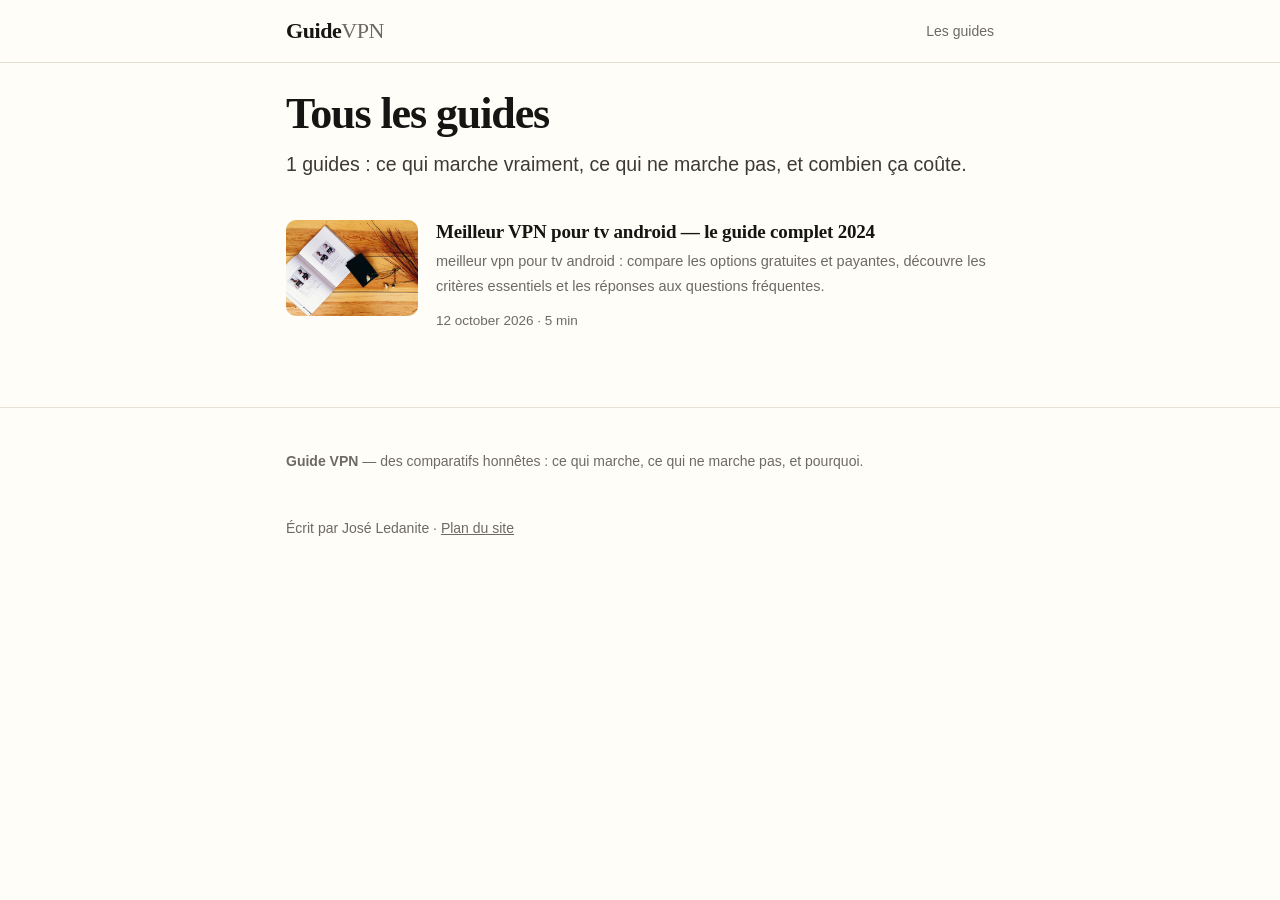
==== publication-static/guides/index.html @ 72d02d1d "Retrait des articles sans intention d'achat + page 404 de repli" ====
<!doctype html><html lang="fr"><head><meta charset="utf-8">
<meta name="viewport" content="width=device-width,initial-scale=1">
<title>Tous les guides VPN — Guide VPN</title>
<meta name="description" content="La liste complète des guides VPN : installation, streaming, sport en ligne, prix réels et pièges à éviter.">
<link rel="manifest" href="/manifeste.json">
<meta name="theme-color" content="#fffdf8">
<meta name="mobile-web-app-capable" content="yes">
<link rel="apple-touch-icon" href="/icone-apple-180.png">
<link rel="icon" type="image/png" href="/icone-192.png">
<style>:root{
  --ink:#161513; --muted:#6d6a63; --line:#e7e1d5; --bg:#fffdf8; --card:#ffffff;
  --accent:#d9a900; --accent-soft:#fff4cc;
}
*{box-sizing:border-box}
html{-webkit-text-size-adjust:100%}
body{margin:0;background:var(--bg);color:var(--ink);
  font:17px/1.68 -apple-system,BlinkMacSystemFont,"Segoe UI",Roboto,"Helvetica Neue",Arial,sans-serif}
img{max-width:100%;display:block}
a{color:var(--ink)}
.wrap{max-width:748px;margin:0 auto;padding:0 20px}

/* ── en-tête ───────────────────────────────────────────── */
header.site{position:sticky;top:0;z-index:10;background:rgba(255,253,248,.92);
  backdrop-filter:blur(10px);border-bottom:1px solid var(--line)}
header.site .wrap{display:flex;align-items:center;justify-content:space-between;height:62px}
.marque{font-family:Georgia,"Times New Roman",serif;font-size:22px;font-weight:700;
  letter-spacing:-.02em;text-decoration:none}
.marque span{color:var(--muted);font-weight:400}
header.site nav a{color:var(--muted);text-decoration:none;font-size:14px;margin-left:20px}
header.site nav a:hover{color:var(--ink)}

/* ── une du blog ───────────────────────────────────────── */
.une{display:block;text-decoration:none;margin:34px 0 10px}
.une .visuel{position:relative;border-radius:14px;overflow:hidden;background:#efe9dc;aspect-ratio:16/9}
.une .visuel img{width:100%;height:100%;object-fit:cover}
.etiquette{display:inline-block;background:var(--accent-soft);color:#6b5200;font-size:12px;
  font-weight:700;letter-spacing:.08em;text-transform:uppercase;padding:6px 10px;border-radius:999px}
.une h2{font-family:Georgia,"Times New Roman",serif;font-size:clamp(26px,6vw,38px);line-height:1.15;
  letter-spacing:-.02em;margin:14px 0 8px}
.une p{color:var(--muted);margin:0 0 10px}
.meta{font-size:13.5px;color:var(--muted)}
.meta b{color:var(--ink);font-weight:600}

/* ── liste des articles ────────────────────────────────── */
.titre-section{display:flex;align-items:center;gap:14px;margin:42px 0 6px}
.titre-section h2{font-family:Georgia,serif;font-size:15px;letter-spacing:.12em;text-transform:uppercase;
  color:var(--muted);font-weight:700;margin:0;white-space:nowrap}
.titre-section i{flex:1;height:1px;background:var(--line)}
.liste{display:flex;flex-direction:column}
.carte{display:flex;gap:18px;padding:22px 0;border-bottom:1px solid var(--line);text-decoration:none}
.carte:last-child{border-bottom:0}
.carte .vignette{flex:0 0 132px;height:96px;border-radius:10px;overflow:hidden;background:#efe9dc}
.carte .vignette img{width:100%;height:100%;object-fit:cover}
.carte h3{font-family:Georgia,serif;font-size:19px;line-height:1.25;margin:0 0 6px;letter-spacing:-.01em}
.carte p{color:var(--muted);font-size:14.5px;margin:0 0 8px;display:-webkit-box;
  -webkit-line-clamp:2;-webkit-box-orient:vertical;overflow:hidden}
.carte:hover h3{text-decoration:underline;text-underline-offset:3px}

/* ── article ───────────────────────────────────────────── */
.fil{font-size:13px;color:var(--muted);margin:22px 0 0}
.fil a{color:var(--muted);text-decoration:none}
.article h1{font-family:Georgia,"Times New Roman",serif;font-size:clamp(29px,7vw,44px);
  line-height:1.12;letter-spacing:-.025em;margin:14px 0 12px}
.article .chapeau{font-size:19.5px;line-height:1.5;color:#3d3a35;margin:0 0 18px}
.article .entete-meta{display:flex;align-items:center;gap:10px;padding:14px 0;border-top:1px solid var(--line);
  border-bottom:1px solid var(--line);margin-bottom:26px}
.article .entete-meta img{width:34px;height:34px;border-radius:50%;object-fit:cover}
.article .entete-meta span{font-size:13.5px;color:var(--muted)}
.article .hero{border-radius:14px;overflow:hidden;margin:0 0 30px;background:#efe9dc}
.article .hero img{width:100%;height:auto}
.article h2{font-family:Georgia,serif;font-size:26px;line-height:1.25;letter-spacing:-.015em;margin:38px 0 12px}
.article h3{font-size:19px;margin:26px 0 8px}
.article p{margin:0 0 18px}
.article ul,.article ol{margin:0 0 20px;padding-left:22px}
.article li{margin:0 0 9px}
.article a.lien-affilie,.article a{color:#8a6b00;text-decoration:underline;text-underline-offset:2px}
.article .divulgation{background:#f6f2e6;border-left:3px solid var(--accent);padding:14px 16px;
  font-size:14px;color:#4a463d;border-radius:0 8px 8px 0;margin:0 0 24px}
.article blockquote{margin:26px 0;padding:4px 0 4px 20px;border-left:3px solid var(--line);
  font-family:Georgia,serif;font-size:20px;color:#3d3a35}
.article table{width:100%;border-collapse:collapse;margin:0 0 22px;font-size:15px}
.article th,.article td{text-align:left;padding:9px 10px;border-bottom:1px solid var(--line)}

/* ── encart auteur / partage ───────────────────────────── */
.encart{display:flex;gap:16px;align-items:flex-start;background:var(--card);border:1px solid var(--line);
  border-radius:14px;padding:20px;margin:40px 0 26px}
.encart img{width:56px;height:56px;border-radius:50%;object-fit:cover;flex:0 0 auto}
.encart b{display:block;font-size:15px}
.encart p{font-size:14.5px;color:var(--muted);margin:4px 0 0}
.partage{display:flex;align-items:center;gap:10px;flex-wrap:wrap;padding:18px 0;border-top:1px solid var(--line)}
.partage span{font-size:13px;color:var(--muted);margin-right:4px}
.partage a,.partage button{font-size:13.5px;text-decoration:none;color:var(--ink);border:1px solid var(--line);
  background:var(--card);padding:8px 13px;border-radius:999px;cursor:pointer;font-family:inherit}
.partage a:hover,.partage button:hover{border-color:var(--ink)}

/* ── pied ──────────────────────────────────────────────── */
footer.pied{margin-top:50px;border-top:1px solid var(--line);padding:28px 0 42px;
  font-size:14px;color:var(--muted)}
footer.pied .wrap{display:flex;justify-content:space-between;gap:16px;flex-wrap:wrap}
footer.pied a{color:var(--muted)}

@media (max-width:520px){
  .carte{gap:14px}
  .carte .vignette{flex-basis:96px;height:80px}
  .carte h3{font-size:17px}
  .carte p{display:none}
}
</style></head><body>
<header class="site"><div class="wrap">
<a class="marque" href="/">Guide<span>VPN</span></a>
<nav><a href="/guides/">Les guides</a></nav>
</div></header>
<main class="wrap"><div class="article" style="margin-top:26px"><h1>Tous les guides</h1><p class="chapeau">1 guides : ce qui marche vraiment, ce qui ne marche pas, et combien ça coûte.</p></div><div class="liste"><a class="carte" href="/guides/meilleur-vpn-pour-tv-android-le-guide-complet-2024/"><div class="vignette"><img src="/img/p5.jpg" alt="" loading="lazy" width="264" height="192"></div><div><h3>Meilleur VPN pour tv android — le guide complet 2024</h3><p>meilleur vpn pour tv android : compare les options gratuites et payantes, découvre les critères essentiels et les réponses aux questions fréquentes.</p><span class="meta">12 october 2026 · 5 min</span></div></a></div></main>
<footer class="pied"><div class="wrap">
<p><b>Guide VPN</b> — des comparatifs honnêtes : ce qui marche, ce qui ne marche pas, et pourquoi.</p>
<p>Écrit par José Ledanite · <a href="/sitemap.xml">Plan du site</a></p>
</div></footer>
</body></html>
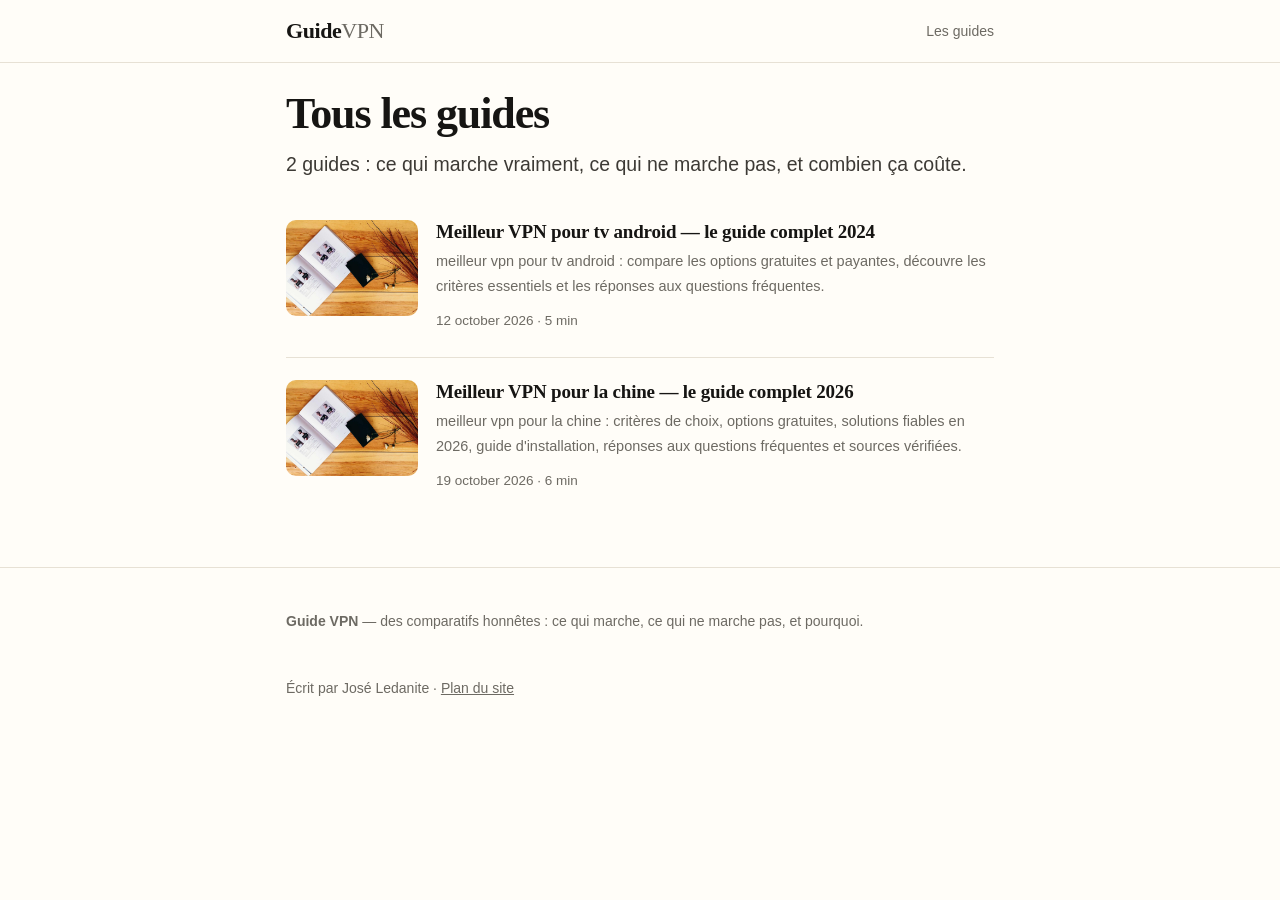
==== commit c1e2e5ce: "Article : Cyberghost vpn prix par mois — le guide complet (écrit par Pépite)" ====
--- a/publication-static/guides/index.html
+++ b/publication-static/guides/index.html
@@ -110,7 +110,7 @@
 <a class="marque" href="/">Guide<span>VPN</span></a>
 <nav><a href="/guides/">Les guides</a></nav>
 </div></header>
-<main class="wrap"><div class="article" style="margin-top:26px"><h1>Tous les guides</h1><p class="chapeau">1 guides : ce qui marche vraiment, ce qui ne marche pas, et combien ça coûte.</p></div><div class="liste"><a class="carte" href="/guides/meilleur-vpn-pour-tv-android-le-guide-complet-2024/"><div class="vignette"><img src="/img/p5.jpg" alt="" loading="lazy" width="264" height="192"></div><div><h3>Meilleur VPN pour tv android — le guide complet 2024</h3><p>meilleur vpn pour tv android : compare les options gratuites et payantes, découvre les critères essentiels et les réponses aux questions fréquentes.</p><span class="meta">12 october 2026 · 5 min</span></div></a></div></main>
+<main class="wrap"><div class="article" style="margin-top:26px"><h1>Tous les guides</h1><p class="chapeau">2 guides : ce qui marche vraiment, ce qui ne marche pas, et combien ça coûte.</p></div><div class="liste"><a class="carte" href="/guides/meilleur-vpn-pour-tv-android-le-guide-complet-2024/"><div class="vignette"><img src="/img/p5.jpg" alt="" loading="lazy" width="264" height="192"></div><div><h3>Meilleur VPN pour tv android — le guide complet 2024</h3><p>meilleur vpn pour tv android : compare les options gratuites et payantes, découvre les critères essentiels et les réponses aux questions fréquentes.</p><span class="meta">12 october 2026 · 5 min</span></div></a><a class="carte" href="/guides/meilleur-vpn-pour-la-chine-le-guide-complet-2026/"><div class="vignette"><img src="/img/p5.jpg" alt="" loading="lazy" width="264" height="192"></div><div><h3>Meilleur VPN pour la chine — le guide complet 2026</h3><p>meilleur vpn pour la chine : critères de choix, options gratuites, solutions fiables en 2026, guide d&#x27;installation, réponses aux questions fréquentes et sources vérifiées.</p><span class="meta">19 october 2026 · 6 min</span></div></a></div></main>
 <footer class="pied"><div class="wrap">
 <p><b>Guide VPN</b> — des comparatifs honnêtes : ce qui marche, ce qui ne marche pas, et pourquoi.</p>
 <p>Écrit par José Ledanite · <a href="/sitemap.xml">Plan du site</a></p>
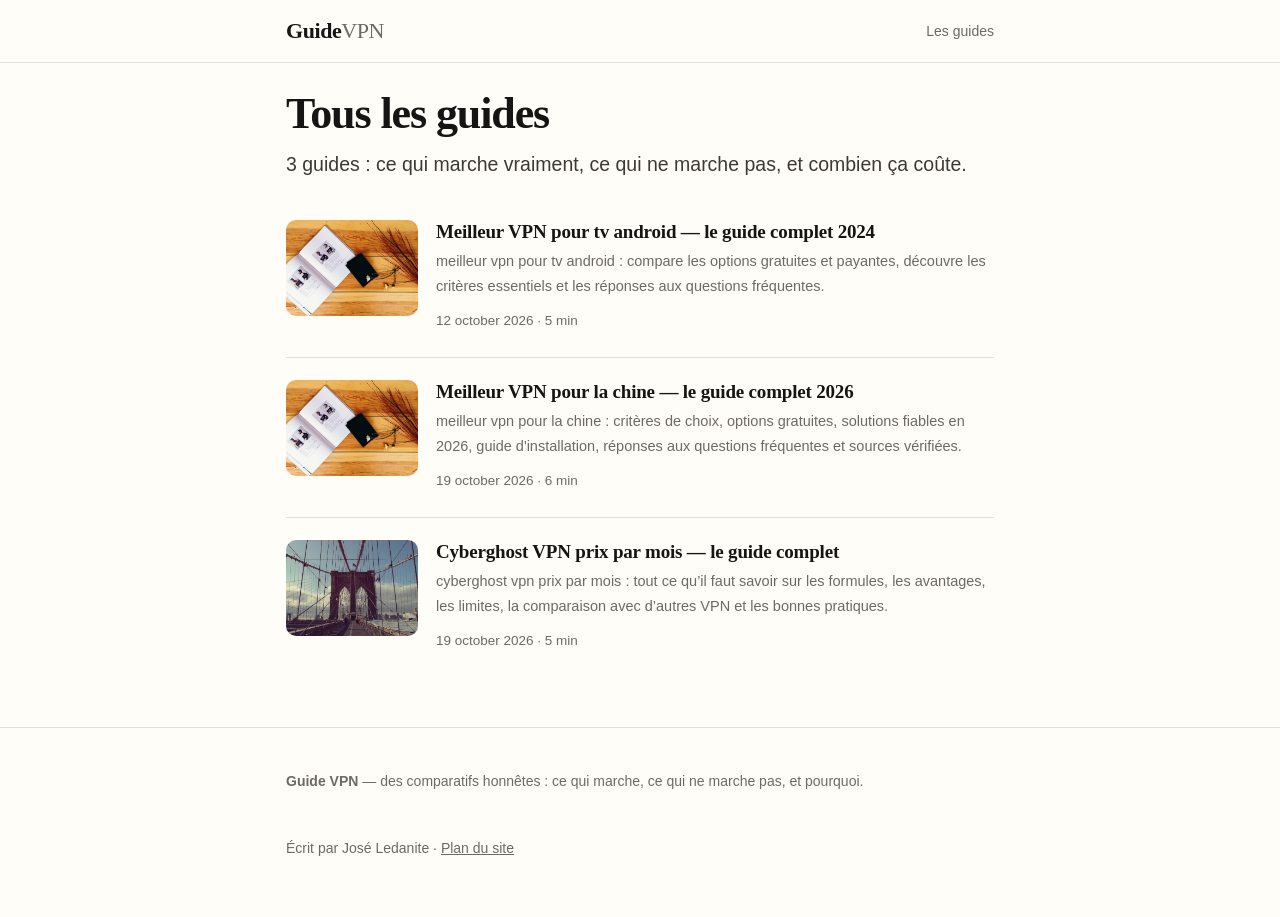
==== commit a6928fff: "Balise de validation Search Console" ====
--- a/publication-static/guides/index.html
+++ b/publication-static/guides/index.html
@@ -1,5 +1,6 @@
 <!doctype html><html lang="fr"><head><meta charset="utf-8">
 <meta name="viewport" content="width=device-width,initial-scale=1">
+<meta name="google-site-verification" content="_xgT2NROIIzNXS7Iw1Mv0V15aetbsBWr-EBJqHR9nus">
 <title>Tous les guides VPN — Guide VPN</title>
 <meta name="description" content="La liste complète des guides VPN : installation, streaming, sport en ligne, prix réels et pièges à éviter.">
 <link rel="manifest" href="/manifeste.json">
@@ -110,7 +111,7 @@
 <a class="marque" href="/">Guide<span>VPN</span></a>
 <nav><a href="/guides/">Les guides</a></nav>
 </div></header>
-<main class="wrap"><div class="article" style="margin-top:26px"><h1>Tous les guides</h1><p class="chapeau">2 guides : ce qui marche vraiment, ce qui ne marche pas, et combien ça coûte.</p></div><div class="liste"><a class="carte" href="/guides/meilleur-vpn-pour-tv-android-le-guide-complet-2024/"><div class="vignette"><img src="/img/p5.jpg" alt="" loading="lazy" width="264" height="192"></div><div><h3>Meilleur VPN pour tv android — le guide complet 2024</h3><p>meilleur vpn pour tv android : compare les options gratuites et payantes, découvre les critères essentiels et les réponses aux questions fréquentes.</p><span class="meta">12 october 2026 · 5 min</span></div></a><a class="carte" href="/guides/meilleur-vpn-pour-la-chine-le-guide-complet-2026/"><div class="vignette"><img src="/img/p5.jpg" alt="" loading="lazy" width="264" height="192"></div><div><h3>Meilleur VPN pour la chine — le guide complet 2026</h3><p>meilleur vpn pour la chine : critères de choix, options gratuites, solutions fiables en 2026, guide d&#x27;installation, réponses aux questions fréquentes et sources vérifiées.</p><span class="meta">19 october 2026 · 6 min</span></div></a></div></main>
+<main class="wrap"><div class="article" style="margin-top:26px"><h1>Tous les guides</h1><p class="chapeau">3 guides : ce qui marche vraiment, ce qui ne marche pas, et combien ça coûte.</p></div><div class="liste"><a class="carte" href="/guides/meilleur-vpn-pour-tv-android-le-guide-complet-2024/"><div class="vignette"><img src="/img/p5.jpg" alt="" loading="lazy" width="264" height="192"></div><div><h3>Meilleur VPN pour tv android — le guide complet 2024</h3><p>meilleur vpn pour tv android : compare les options gratuites et payantes, découvre les critères essentiels et les réponses aux questions fréquentes.</p><span class="meta">12 october 2026 · 5 min</span></div></a><a class="carte" href="/guides/meilleur-vpn-pour-la-chine-le-guide-complet-2026/"><div class="vignette"><img src="/img/p5.jpg" alt="" loading="lazy" width="264" height="192"></div><div><h3>Meilleur VPN pour la chine — le guide complet 2026</h3><p>meilleur vpn pour la chine : critères de choix, options gratuites, solutions fiables en 2026, guide d&#x27;installation, réponses aux questions fréquentes et sources vérifiées.</p><span class="meta">19 october 2026 · 6 min</span></div></a><a class="carte" href="/guides/cyberghost-vpn-prix-par-mois-le-guide-complet/"><div class="vignette"><img src="/img/p3.jpg" alt="" loading="lazy" width="264" height="192"></div><div><h3>Cyberghost VPN prix par mois — le guide complet</h3><p>cyberghost vpn prix par mois : tout ce qu’il faut savoir sur les formules, les avantages, les limites, la comparaison avec d’autres VPN et les bonnes pratiques.</p><span class="meta">19 october 2026 · 5 min</span></div></a></div></main>
 <footer class="pied"><div class="wrap">
 <p><b>Guide VPN</b> — des comparatifs honnêtes : ce qui marche, ce qui ne marche pas, et pourquoi.</p>
 <p>Écrit par José Ledanite · <a href="/sitemap.xml">Plan du site</a></p>
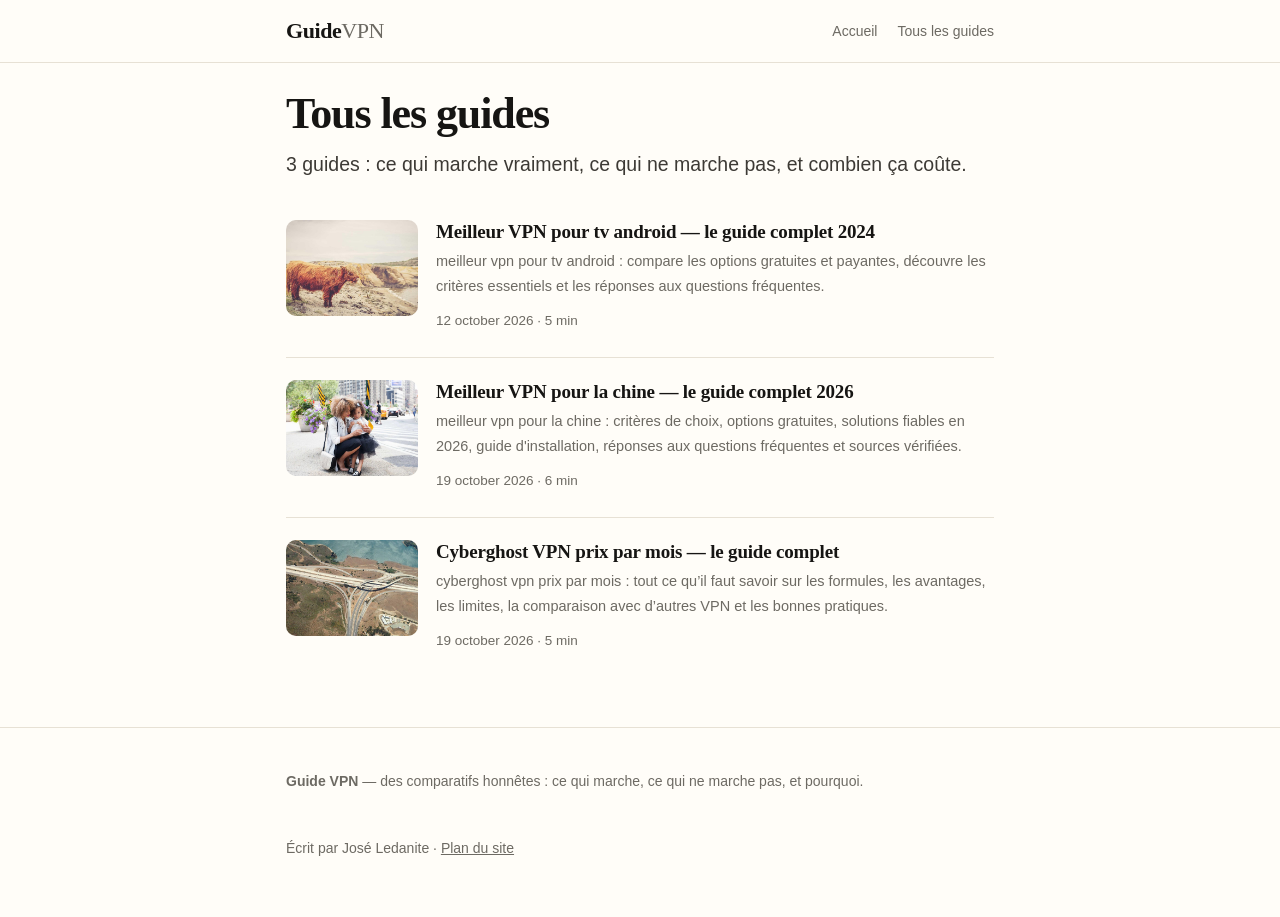
==== commit cc52719d: "Navigation : Accueil explicite + fil d'Ariane ; images distinctes par article" ====
--- a/publication-static/guides/index.html
+++ b/publication-static/guides/index.html
@@ -109,11 +109,13 @@
 </style></head><body>
 <header class="site"><div class="wrap">
 <a class="marque" href="/">Guide<span>VPN</span></a>
-<nav><a href="/guides/">Les guides</a></nav>
+<nav><a href="/">Accueil</a><a href="/guides/">Tous les guides</a></nav>
 </div></header>
-<main class="wrap"><div class="article" style="margin-top:26px"><h1>Tous les guides</h1><p class="chapeau">3 guides : ce qui marche vraiment, ce qui ne marche pas, et combien ça coûte.</p></div><div class="liste"><a class="carte" href="/guides/meilleur-vpn-pour-tv-android-le-guide-complet-2024/"><div class="vignette"><img src="/img/p5.jpg" alt="" loading="lazy" width="264" height="192"></div><div><h3>Meilleur VPN pour tv android — le guide complet 2024</h3><p>meilleur vpn pour tv android : compare les options gratuites et payantes, découvre les critères essentiels et les réponses aux questions fréquentes.</p><span class="meta">12 october 2026 · 5 min</span></div></a><a class="carte" href="/guides/meilleur-vpn-pour-la-chine-le-guide-complet-2026/"><div class="vignette"><img src="/img/p5.jpg" alt="" loading="lazy" width="264" height="192"></div><div><h3>Meilleur VPN pour la chine — le guide complet 2026</h3><p>meilleur vpn pour la chine : critères de choix, options gratuites, solutions fiables en 2026, guide d&#x27;installation, réponses aux questions fréquentes et sources vérifiées.</p><span class="meta">19 october 2026 · 6 min</span></div></a><a class="carte" href="/guides/cyberghost-vpn-prix-par-mois-le-guide-complet/"><div class="vignette"><img src="/img/p3.jpg" alt="" loading="lazy" width="264" height="192"></div><div><h3>Cyberghost VPN prix par mois — le guide complet</h3><p>cyberghost vpn prix par mois : tout ce qu’il faut savoir sur les formules, les avantages, les limites, la comparaison avec d’autres VPN et les bonnes pratiques.</p><span class="meta">19 october 2026 · 5 min</span></div></a></div></main>
+<main class="wrap"><div class="article" style="margin-top:26px"><h1>Tous les guides</h1><p class="chapeau">3 guides : ce qui marche vraiment, ce qui ne marche pas, et combien ça coûte.</p></div><div class="liste"><a class="carte" href="/guides/meilleur-vpn-pour-tv-android-le-guide-complet-2024/"><div class="vignette"><img src="/img/p7.jpg" alt="" loading="lazy" width="264" height="192"></div><div><h3>Meilleur VPN pour tv android — le guide complet 2024</h3><p>meilleur vpn pour tv android : compare les options gratuites et payantes, découvre les critères essentiels et les réponses aux questions fréquentes.</p><span class="meta">12 october 2026 · 5 min</span></div></a><a class="carte" href="/guides/meilleur-vpn-pour-la-chine-le-guide-complet-2026/"><div class="vignette"><img src="/img/p1.jpg" alt="" loading="lazy" width="264" height="192"></div><div><h3>Meilleur VPN pour la chine — le guide complet 2026</h3><p>meilleur vpn pour la chine : critères de choix, options gratuites, solutions fiables en 2026, guide d&#x27;installation, réponses aux questions fréquentes et sources vérifiées.</p><span class="meta">19 october 2026 · 6 min</span></div></a><a class="carte" href="/guides/cyberghost-vpn-prix-par-mois-le-guide-complet/"><div class="vignette"><img src="/img/p6.jpg" alt="" loading="lazy" width="264" height="192"></div><div><h3>Cyberghost VPN prix par mois — le guide complet</h3><p>cyberghost vpn prix par mois : tout ce qu’il faut savoir sur les formules, les avantages, les limites, la comparaison avec d’autres VPN et les bonnes pratiques.</p><span class="meta">19 october 2026 · 5 min</span></div></a></div></main>
 <footer class="pied"><div class="wrap">
 <p><b>Guide VPN</b> — des comparatifs honnêtes : ce qui marche, ce qui ne marche pas, et pourquoi.</p>
 <p>Écrit par José Ledanite · <a href="/sitemap.xml">Plan du site</a></p>
 </div></footer>
+
+<script data-goatcounter="https://guide-vpn.goatcounter.com/count" async src="//gc.zgo.at/count.js"></script>
 </body></html>
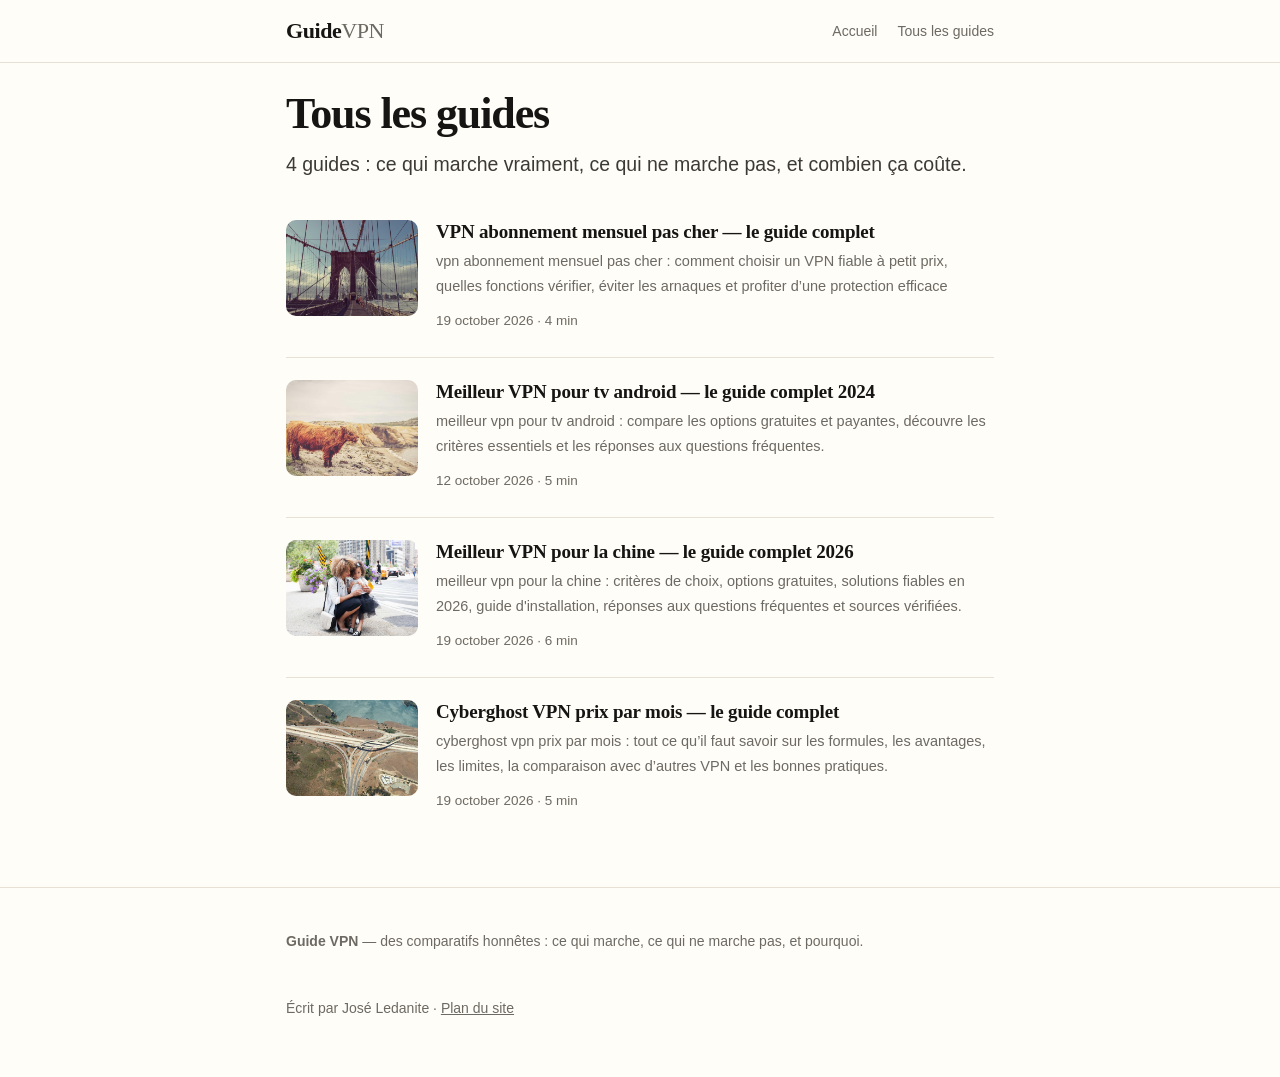
==== commit 94be5f1d: "Article : Nordvpn prix abonnement 2 ans — le guide complet (écrit par Pépite)" ====
--- a/publication-static/guides/index.html
+++ b/publication-static/guides/index.html
@@ -100,6 +100,34 @@
 footer.pied .wrap{display:flex;justify-content:space-between;gap:16px;flex-wrap:wrap}
 footer.pied a{color:var(--muted)}
 
+
+/* ── couverture 3D du livre blanc ──────────────────────── */
+.ebook{perspective:1100px;display:flex;justify-content:center;margin:14px 0 30px}
+.ebook .livre{position:relative;width:212px;height:292px;padding:22px 18px 18px;
+  transform:rotateY(-21deg) rotateX(4deg);transform-style:preserve-3d;
+  background:linear-gradient(135deg,#0f2b46 0%,#1e5f8a 52%,#0b1f33 100%);
+  color:#fff;border-radius:3px 8px 8px 3px;
+  box-shadow:26px 24px 44px -18px rgba(10,25,40,.55), 0 2px 0 rgba(255,255,255,.15) inset;
+  display:flex;flex-direction:column;justify-content:space-between}
+.ebook .livre::before{content:"";position:absolute;left:0;top:0;bottom:0;width:15px;
+  background:linear-gradient(90deg,rgba(0,0,0,.5),rgba(255,255,255,.14));border-radius:3px 0 0 3px}
+.ebook .livre::after{content:"";position:absolute;right:-7px;top:4px;bottom:4px;width:7px;
+  background:linear-gradient(90deg,#e8eef5,#c9d3de);transform:rotateY(90deg);transform-origin:left}
+.ebook .haut small{font-size:10.5px;letter-spacing:.16em;text-transform:uppercase;opacity:.8}
+.ebook .haut h3{font-family:Georgia,serif;font-size:24px;line-height:1.14;margin:10px 0 0;letter-spacing:-.02em}
+.ebook .bas{font-size:11.5px;opacity:.85;border-top:1px solid rgba(255,255,255,.25);padding-top:9px}
+.ebook .badge-3d{position:absolute;top:10px;right:10px}
+
+/* ── formulaire de capture ─────────────────────────────── */
+.capture{display:flex;gap:10px;flex-wrap:wrap;margin:6px 0 10px}
+.capture input[type=email]{flex:1 1 220px;padding:13px 15px;border:1px solid var(--line);
+  border-radius:10px;font:inherit;background:#fff}
+.capture input[type=email]:focus{outline:2px solid var(--accent);outline-offset:1px}
+.capture button{flex:0 0 auto;padding:13px 20px;border:0;border-radius:10px;cursor:pointer;
+  background:var(--ink);color:#fff;font:inherit;font-weight:600}
+.capture button:hover{background:#000}
+.capture-note{font-size:12.5px;color:var(--muted);margin:0 0 22px}
+
 @media (max-width:520px){
   .carte{gap:14px}
   .carte .vignette{flex-basis:96px;height:80px}
@@ -111,7 +139,7 @@
 <a class="marque" href="/">Guide<span>VPN</span></a>
 <nav><a href="/">Accueil</a><a href="/guides/">Tous les guides</a></nav>
 </div></header>
-<main class="wrap"><div class="article" style="margin-top:26px"><h1>Tous les guides</h1><p class="chapeau">3 guides : ce qui marche vraiment, ce qui ne marche pas, et combien ça coûte.</p></div><div class="liste"><a class="carte" href="/guides/meilleur-vpn-pour-tv-android-le-guide-complet-2024/"><div class="vignette"><img src="/img/p7.jpg" alt="" loading="lazy" width="264" height="192"></div><div><h3>Meilleur VPN pour tv android — le guide complet 2024</h3><p>meilleur vpn pour tv android : compare les options gratuites et payantes, découvre les critères essentiels et les réponses aux questions fréquentes.</p><span class="meta">12 october 2026 · 5 min</span></div></a><a class="carte" href="/guides/meilleur-vpn-pour-la-chine-le-guide-complet-2026/"><div class="vignette"><img src="/img/p1.jpg" alt="" loading="lazy" width="264" height="192"></div><div><h3>Meilleur VPN pour la chine — le guide complet 2026</h3><p>meilleur vpn pour la chine : critères de choix, options gratuites, solutions fiables en 2026, guide d&#x27;installation, réponses aux questions fréquentes et sources vérifiées.</p><span class="meta">19 october 2026 · 6 min</span></div></a><a class="carte" href="/guides/cyberghost-vpn-prix-par-mois-le-guide-complet/"><div class="vignette"><img src="/img/p6.jpg" alt="" loading="lazy" width="264" height="192"></div><div><h3>Cyberghost VPN prix par mois — le guide complet</h3><p>cyberghost vpn prix par mois : tout ce qu’il faut savoir sur les formules, les avantages, les limites, la comparaison avec d’autres VPN et les bonnes pratiques.</p><span class="meta">19 october 2026 · 5 min</span></div></a></div></main>
+<main class="wrap"><div class="article" style="margin-top:26px"><h1>Tous les guides</h1><p class="chapeau">4 guides : ce qui marche vraiment, ce qui ne marche pas, et combien ça coûte.</p></div><div class="liste"><a class="carte" href="/guides/vpn-abonnement-mensuel-pas-cher-le-guide-complet/"><div class="vignette"><img src="/img/p3.jpg" alt="" loading="lazy" width="264" height="192"></div><div><h3>VPN abonnement mensuel pas cher — le guide complet</h3><p>vpn abonnement mensuel pas cher : comment choisir un VPN fiable à petit prix, quelles fonctions vérifier, éviter les arnaques et profiter d’une protection efficace</p><span class="meta">19 october 2026 · 4 min</span></div></a><a class="carte" href="/guides/meilleur-vpn-pour-tv-android-le-guide-complet-2024/"><div class="vignette"><img src="/img/p7.jpg" alt="" loading="lazy" width="264" height="192"></div><div><h3>Meilleur VPN pour tv android — le guide complet 2024</h3><p>meilleur vpn pour tv android : compare les options gratuites et payantes, découvre les critères essentiels et les réponses aux questions fréquentes.</p><span class="meta">12 october 2026 · 5 min</span></div></a><a class="carte" href="/guides/meilleur-vpn-pour-la-chine-le-guide-complet-2026/"><div class="vignette"><img src="/img/p1.jpg" alt="" loading="lazy" width="264" height="192"></div><div><h3>Meilleur VPN pour la chine — le guide complet 2026</h3><p>meilleur vpn pour la chine : critères de choix, options gratuites, solutions fiables en 2026, guide d&#x27;installation, réponses aux questions fréquentes et sources vérifiées.</p><span class="meta">19 october 2026 · 6 min</span></div></a><a class="carte" href="/guides/cyberghost-vpn-prix-par-mois-le-guide-complet/"><div class="vignette"><img src="/img/p6.jpg" alt="" loading="lazy" width="264" height="192"></div><div><h3>Cyberghost VPN prix par mois — le guide complet</h3><p>cyberghost vpn prix par mois : tout ce qu’il faut savoir sur les formules, les avantages, les limites, la comparaison avec d’autres VPN et les bonnes pratiques.</p><span class="meta">19 october 2026 · 5 min</span></div></a></div></main>
 <footer class="pied"><div class="wrap">
 <p><b>Guide VPN</b> — des comparatifs honnêtes : ce qui marche, ce qui ne marche pas, et pourquoi.</p>
 <p>Écrit par José Ledanite · <a href="/sitemap.xml">Plan du site</a></p>
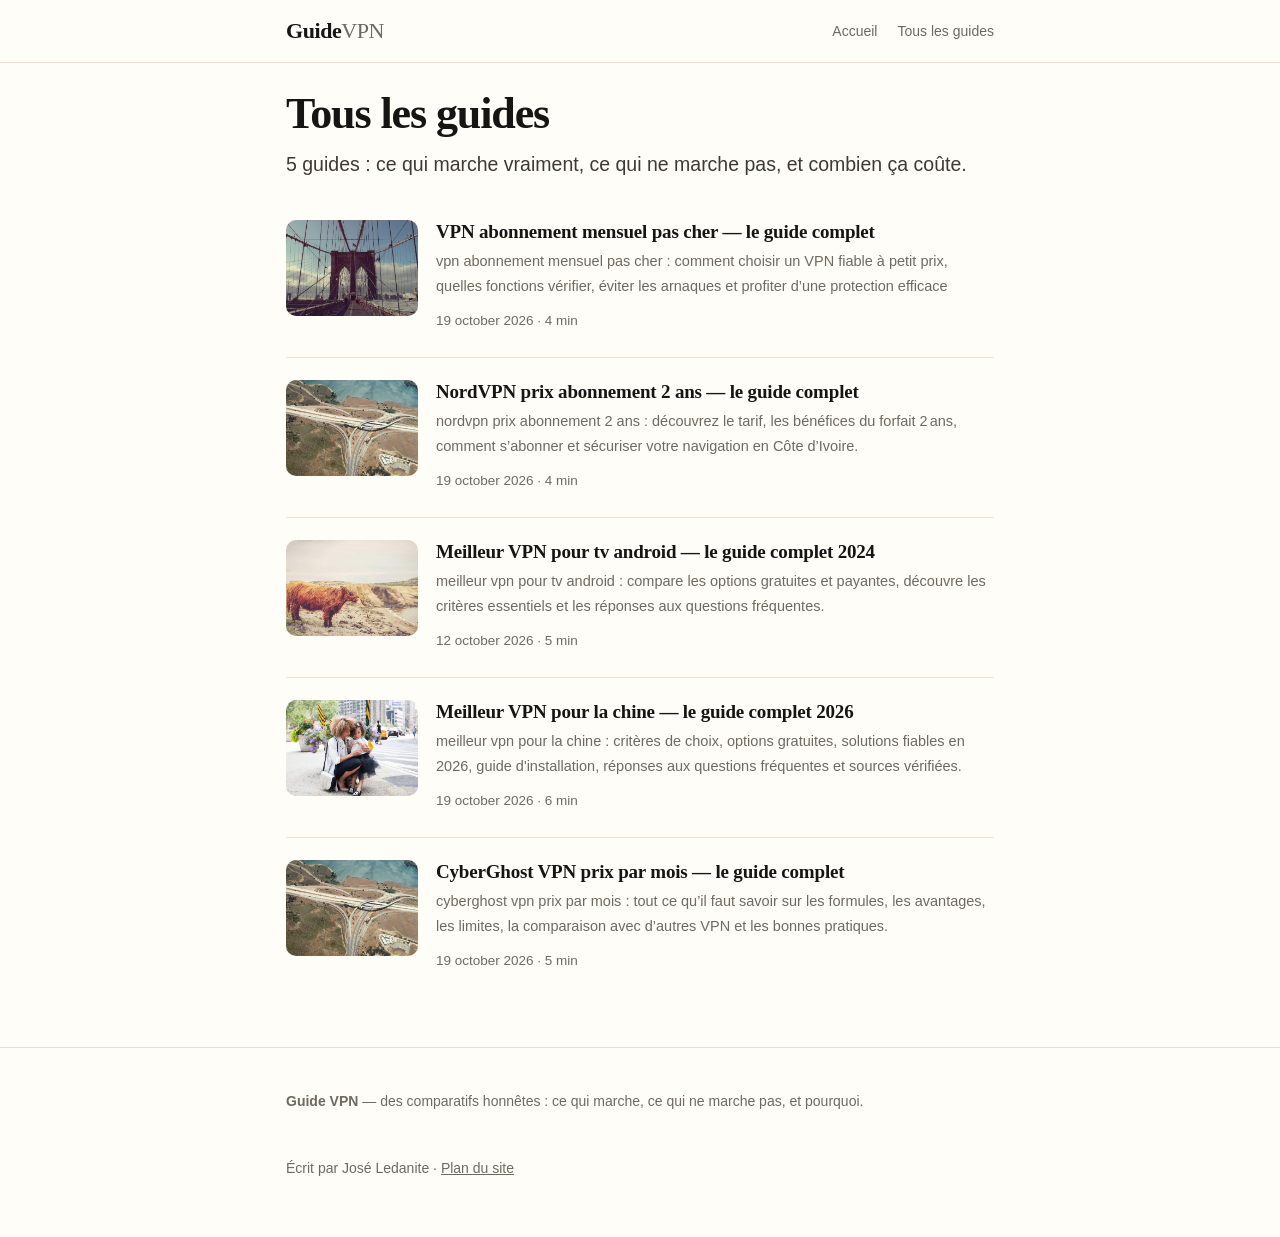
==== commit d0b53125: "Noms de marques corrects (NordVPN, CyberGhost)" ====
--- a/publication-static/guides/index.html
+++ b/publication-static/guides/index.html
@@ -139,7 +139,7 @@
 <a class="marque" href="/">Guide<span>VPN</span></a>
 <nav><a href="/">Accueil</a><a href="/guides/">Tous les guides</a></nav>
 </div></header>
-<main class="wrap"><div class="article" style="margin-top:26px"><h1>Tous les guides</h1><p class="chapeau">4 guides : ce qui marche vraiment, ce qui ne marche pas, et combien ça coûte.</p></div><div class="liste"><a class="carte" href="/guides/vpn-abonnement-mensuel-pas-cher-le-guide-complet/"><div class="vignette"><img src="/img/p3.jpg" alt="" loading="lazy" width="264" height="192"></div><div><h3>VPN abonnement mensuel pas cher — le guide complet</h3><p>vpn abonnement mensuel pas cher : comment choisir un VPN fiable à petit prix, quelles fonctions vérifier, éviter les arnaques et profiter d’une protection efficace</p><span class="meta">19 october 2026 · 4 min</span></div></a><a class="carte" href="/guides/meilleur-vpn-pour-tv-android-le-guide-complet-2024/"><div class="vignette"><img src="/img/p7.jpg" alt="" loading="lazy" width="264" height="192"></div><div><h3>Meilleur VPN pour tv android — le guide complet 2024</h3><p>meilleur vpn pour tv android : compare les options gratuites et payantes, découvre les critères essentiels et les réponses aux questions fréquentes.</p><span class="meta">12 october 2026 · 5 min</span></div></a><a class="carte" href="/guides/meilleur-vpn-pour-la-chine-le-guide-complet-2026/"><div class="vignette"><img src="/img/p1.jpg" alt="" loading="lazy" width="264" height="192"></div><div><h3>Meilleur VPN pour la chine — le guide complet 2026</h3><p>meilleur vpn pour la chine : critères de choix, options gratuites, solutions fiables en 2026, guide d&#x27;installation, réponses aux questions fréquentes et sources vérifiées.</p><span class="meta">19 october 2026 · 6 min</span></div></a><a class="carte" href="/guides/cyberghost-vpn-prix-par-mois-le-guide-complet/"><div class="vignette"><img src="/img/p6.jpg" alt="" loading="lazy" width="264" height="192"></div><div><h3>Cyberghost VPN prix par mois — le guide complet</h3><p>cyberghost vpn prix par mois : tout ce qu’il faut savoir sur les formules, les avantages, les limites, la comparaison avec d’autres VPN et les bonnes pratiques.</p><span class="meta">19 october 2026 · 5 min</span></div></a></div></main>
+<main class="wrap"><div class="article" style="margin-top:26px"><h1>Tous les guides</h1><p class="chapeau">5 guides : ce qui marche vraiment, ce qui ne marche pas, et combien ça coûte.</p></div><div class="liste"><a class="carte" href="/guides/vpn-abonnement-mensuel-pas-cher-le-guide-complet/"><div class="vignette"><img src="/img/p3.jpg" alt="" loading="lazy" width="264" height="192"></div><div><h3>VPN abonnement mensuel pas cher — le guide complet</h3><p>vpn abonnement mensuel pas cher : comment choisir un VPN fiable à petit prix, quelles fonctions vérifier, éviter les arnaques et profiter d’une protection efficace</p><span class="meta">19 october 2026 · 4 min</span></div></a><a class="carte" href="/guides/nordvpn-prix-abonnement-2-ans-le-guide-complet/"><div class="vignette"><img src="/img/p6.jpg" alt="" loading="lazy" width="264" height="192"></div><div><h3>NordVPN prix abonnement 2 ans — le guide complet</h3><p>nordvpn prix abonnement 2 ans : découvrez le tarif, les bénéfices du forfait 2 ans, comment s’abonner et sécuriser votre navigation en Côte d’Ivoire.</p><span class="meta">19 october 2026 · 4 min</span></div></a><a class="carte" href="/guides/meilleur-vpn-pour-tv-android-le-guide-complet-2024/"><div class="vignette"><img src="/img/p7.jpg" alt="" loading="lazy" width="264" height="192"></div><div><h3>Meilleur VPN pour tv android — le guide complet 2024</h3><p>meilleur vpn pour tv android : compare les options gratuites et payantes, découvre les critères essentiels et les réponses aux questions fréquentes.</p><span class="meta">12 october 2026 · 5 min</span></div></a><a class="carte" href="/guides/meilleur-vpn-pour-la-chine-le-guide-complet-2026/"><div class="vignette"><img src="/img/p1.jpg" alt="" loading="lazy" width="264" height="192"></div><div><h3>Meilleur VPN pour la chine — le guide complet 2026</h3><p>meilleur vpn pour la chine : critères de choix, options gratuites, solutions fiables en 2026, guide d&#x27;installation, réponses aux questions fréquentes et sources vérifiées.</p><span class="meta">19 october 2026 · 6 min</span></div></a><a class="carte" href="/guides/cyberghost-vpn-prix-par-mois-le-guide-complet/"><div class="vignette"><img src="/img/p6.jpg" alt="" loading="lazy" width="264" height="192"></div><div><h3>CyberGhost VPN prix par mois — le guide complet</h3><p>cyberghost vpn prix par mois : tout ce qu’il faut savoir sur les formules, les avantages, les limites, la comparaison avec d’autres VPN et les bonnes pratiques.</p><span class="meta">19 october 2026 · 5 min</span></div></a></div></main>
 <footer class="pied"><div class="wrap">
 <p><b>Guide VPN</b> — des comparatifs honnêtes : ce qui marche, ce qui ne marche pas, et pourquoi.</p>
 <p>Écrit par José Ledanite · <a href="/sitemap.xml">Plan du site</a></p>
